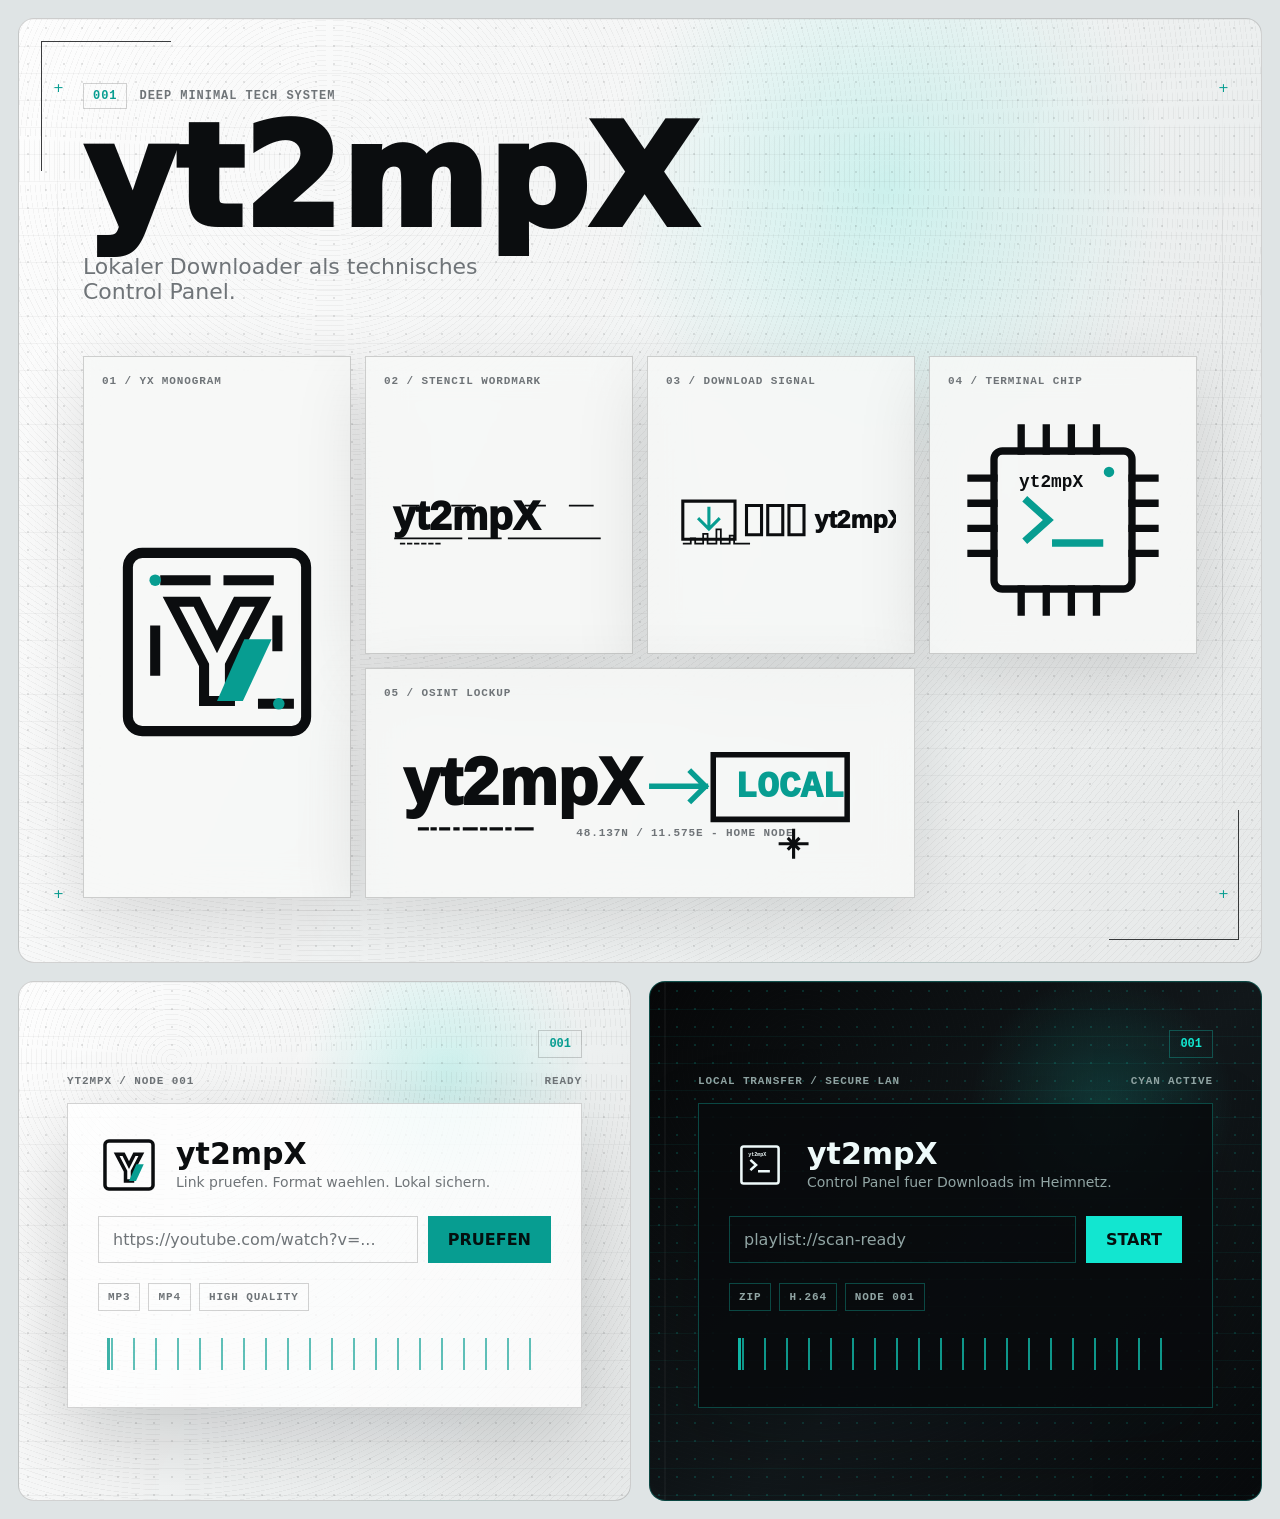
==== app/static/mockups.html @ 48541bb7 "Add history view and MP3 minimal quality option" ====
<!doctype html>
<html lang="de">
  <head>
    <meta charset="utf-8" />
    <meta name="viewport" content="width=device-width, initial-scale=1" />
    <title>yt2mpX Brand Mockups</title>
    <link rel="stylesheet" href="mockups.css" />
  </head>
  <body>
    <main class="mockup-page">
      <section class="hero theme-light-tech">
        <div class="hud-corner hud-corner-left"></div>
        <div class="hud-corner hud-corner-right"></div>
        <div class="scan-line scan-line-left"></div>
        <div class="scan-line scan-line-right"></div>

        <header class="brand-brief">
          <div class="brief-code">
            <span>001</span>
            <span>DEEP MINIMAL TECH SYSTEM</span>
          </div>
          <h1>yt2mpX</h1>
          <p>Lokaler Downloader als technisches Control Panel.</p>
        </header>

        <div class="logo-grid" aria-label="Logo-Varianten">
          <article class="logo-card logo-card-featured">
            <span class="card-index">01 / YX MONOGRAM</span>
            <svg class="logo logo-monogram" viewBox="0 0 160 160" role="img" aria-label="yt2mpX Monogram Logo">
              <rect x="18" y="18" width="124" height="124" rx="10"></rect>
              <path d="M48 52h18l14 28 14-28h18L89 96v25H71V96L48 52Z"></path>
              <path d="M99 78h19l-20 43H80l19-43Z" class="accent-fill"></path>
              <path d="M44 37h28M88 37h28M122 65v18M37 72v28M112 123h18"></path>
              <circle cx="37" cy="37" r="4" class="accent-fill"></circle>
              <circle cx="123" cy="123" r="4" class="accent-fill"></circle>
            </svg>
          </article>

          <article class="logo-card">
            <span class="card-index">02 / STENCIL WORDMARK</span>
            <svg class="logo logo-wordmark" viewBox="0 0 520 150" role="img" aria-label="yt2mpX Stencil Wordmark">
              <text x="20" y="98">yt2mpX</text>
              <path d="M25 116h150M192 116h72M282 116h206" class="rule"></path>
              <path d="M42 42h36M154 42h52M320 42h44M420 42h52" class="cut"></path>
              <path d="M38 128h8M54 128h8M70 128h8M86 128h8M102 128h8M118 128h8" class="barcode"></path>
            </svg>
          </article>

          <article class="logo-card">
            <span class="card-index">03 / DOWNLOAD SIGNAL</span>
            <svg class="logo logo-signal" viewBox="0 0 520 150" role="img" aria-label="yt2mpX Download Signal Logo">
              <path d="M38 32h118v86H38z"></path>
              <path d="M97 48v43M75 73l22 22 22-22" class="accent-stroke"></path>
              <path d="M182 42h34v66h-34zM230 42h34v66h-34zM278 42h34v66h-34z"></path>
              <text x="336" y="92">yt2mpX</text>
              <path d="M40 128h16v-12h10v12h18v-22h10v22h20v-32h10v32h20v-18h10v18h34" class="wave"></path>
            </svg>
          </article>

          <article class="logo-card">
            <span class="card-index">04 / TERMINAL CHIP</span>
            <svg class="logo logo-chip" viewBox="0 0 220 220" role="img" aria-label="yt2mpX Terminal Chip Logo">
              <rect x="44" y="44" width="132" height="132" rx="8"></rect>
              <path d="M22 70h22M22 94h22M22 118h22M22 142h22M176 70h22M176 94h22M176 118h22M176 142h22M70 22v22M94 22v22M118 22v22M142 22v22M70 176v22M94 176v22M118 176v22M142 176v22"></path>
              <path d="M76 92l20 18-20 18M103 132h42" class="accent-stroke"></path>
              <text x="68" y="78">yt2mpX</text>
              <circle cx="154" cy="64" r="5" class="accent-fill"></circle>
            </svg>
          </article>

          <article class="logo-card logo-card-wide">
            <span class="card-index">05 / OSINT LOCKUP</span>
            <svg class="logo logo-osint" viewBox="0 0 650 180" role="img" aria-label="yt2mpX OSINT Lockup Logo">
              <text x="24" y="98">yt2mpX</text>
              <path d="M418 34h170v82H418z"></path>
              <text x="446" y="88" class="osint">LOCAL</text>
              <path d="M340 74h68M408 74l-18-18M408 74l-18 18" class="accent-stroke"></path>
              <path d="M45 128h10M61 128h4M72 128h10M90 128h4M102 128h15M124 128h5M136 128h13M156 128h4M168 128h20" class="barcode"></path>
              <path d="M520 130v34M503 147h34M514 141l12 12M526 141l-12 12" class="target"></path>
              <text x="244" y="137" class="meta">48.137N / 11.575E - HOME NODE</text>
            </svg>
          </article>
        </div>
      </section>

      <section class="preview-row">
        <article class="app-preview theme-light-tech">
          <div class="preview-frame">
            <div class="mini-topline">
              <span>YT2MPX / NODE 001</span>
              <span>READY</span>
            </div>
            <div class="control-panel">
              <div class="control-brand">
                <svg viewBox="0 0 160 160" aria-hidden="true">
                  <rect x="18" y="18" width="124" height="124" rx="10"></rect>
                  <path d="M48 52h18l14 28 14-28h18L89 96v25H71V96L48 52Z"></path>
                  <path d="M99 78h19l-20 43H80l19-43Z"></path>
                </svg>
                <div>
                  <h2>yt2mpX</h2>
                  <p>Link pruefen. Format waehlen. Lokal sichern.</p>
                </div>
              </div>
              <div class="mock-url-row">
                <span>https://youtube.com/watch?v=...</span>
                <button>Pruefen</button>
              </div>
              <div class="mock-options">
                <span>MP3</span>
                <span>MP4</span>
                <span>HIGH QUALITY</span>
              </div>
              <div class="waveform" aria-hidden="true"></div>
            </div>
          </div>
        </article>

        <article class="app-preview theme-dark-tech">
          <div class="preview-frame">
            <div class="mini-topline">
              <span>LOCAL TRANSFER / SECURE LAN</span>
              <span>CYAN ACTIVE</span>
            </div>
            <div class="control-panel">
              <div class="control-brand">
                <svg viewBox="0 0 220 220" aria-hidden="true">
                  <rect x="44" y="44" width="132" height="132" rx="8"></rect>
                  <path d="M76 92l20 18-20 18M103 132h42"></path>
                  <text x="68" y="78">yt2mpX</text>
                </svg>
                <div>
                  <h2>yt2mpX</h2>
                  <p>Control Panel fuer Downloads im Heimnetz.</p>
                </div>
              </div>
              <div class="mock-url-row">
                <span>playlist://scan-ready</span>
                <button>Start</button>
              </div>
              <div class="mock-options">
                <span>ZIP</span>
                <span>H.264</span>
                <span>NODE 001</span>
              </div>
              <div class="waveform" aria-hidden="true"></div>
            </div>
          </div>
        </article>
      </section>
    </main>
  </body>
</html>
---- app/static/mockups.css ----
:root {
  color-scheme: light dark;
  --tech-ink: #0b0d0f;
  --tech-paper: #eef0f0;
  --tech-paper-soft: #f7f8f7;
  --tech-muted: #6f7478;
  --tech-line: rgba(11, 13, 15, 0.18);
  --tech-accent: #12e6d0;
  --tech-accent-dark: #079d91;
  --tech-dark: #080a0c;
  --tech-dark-panel: #101417;
  --tech-dark-line: rgba(18, 230, 208, 0.28);
}

* {
  box-sizing: border-box;
}

body {
  margin: 0;
  background: #dfe4e5;
  color: var(--tech-ink);
  font-family: Inter, ui-sans-serif, system-ui, -apple-system, BlinkMacSystemFont, "Segoe UI", sans-serif;
}

.mockup-page {
  display: grid;
  gap: 18px;
  min-height: 100vh;
  padding: 18px;
}

.theme-light-tech,
.theme-dark-tech {
  position: relative;
  isolation: isolate;
  overflow: hidden;
}

.theme-light-tech {
  --surface: rgba(247, 248, 247, 0.84);
  --surface-strong: rgba(255, 255, 255, 0.76);
  --text: var(--tech-ink);
  --muted: var(--tech-muted);
  --line: var(--tech-line);
  --accent: var(--tech-accent-dark);
  background:
    radial-gradient(circle at 70% 18%, rgba(18, 230, 208, 0.16), transparent 24%),
    linear-gradient(115deg, rgba(255, 255, 255, 0.88), rgba(229, 232, 232, 0.82)),
    repeating-linear-gradient(90deg, rgba(11, 13, 15, 0.032) 0 1px, transparent 1px 68px),
    var(--tech-paper);
}

.theme-dark-tech {
  --surface: rgba(16, 20, 23, 0.84);
  --surface-strong: rgba(8, 10, 12, 0.86);
  --text: #eefafa;
  --muted: #91a5a4;
  --line: var(--tech-dark-line);
  --accent: var(--tech-accent);
  background:
    radial-gradient(circle at 74% 24%, rgba(18, 230, 208, 0.16), transparent 22%),
    linear-gradient(135deg, #060708, #11171a 54%, #080a0c),
    repeating-linear-gradient(90deg, rgba(18, 230, 208, 0.08) 0 1px, transparent 1px 72px),
    var(--tech-dark);
  color: var(--text);
}

.theme-light-tech::before,
.theme-dark-tech::before {
  content: "";
  position: absolute;
  inset: 0;
  z-index: -2;
  opacity: 0.56;
  background-image:
    radial-gradient(circle, currentColor 0 1px, transparent 1.4px),
    repeating-linear-gradient(0deg, transparent 0 26px, color-mix(in srgb, var(--line), transparent 28%) 27px);
  background-size: 18px 18px, 100% 54px;
  color: var(--line);
}

.theme-light-tech::after,
.theme-dark-tech::after {
  content: "";
  position: absolute;
  inset: 0;
  z-index: -1;
  opacity: 0.24;
  background:
    linear-gradient(90deg, transparent 0 14px, rgba(255, 255, 255, 0.35) 15px, transparent 16px),
    repeating-radial-gradient(circle at 25% 15%, rgba(11, 13, 15, 0.18) 0 0.6px, transparent 0.8px 5px);
  mix-blend-mode: multiply;
}

.theme-dark-tech::after {
  opacity: 0.2;
  mix-blend-mode: screen;
}

.hero {
  min-height: calc(100vh - 36px);
  border: 1px solid var(--line);
  border-radius: 16px;
  padding: clamp(28px, 5vw, 72px);
}

.hud-corner,
.scan-line {
  position: absolute;
  pointer-events: none;
}

.hud-corner {
  width: 130px;
  height: 130px;
  border-color: var(--line);
  opacity: 0.8;
}

.hud-corner-left {
  top: 22px;
  left: 22px;
  border-top: 1px solid;
  border-left: 1px solid;
}

.hud-corner-right {
  right: 22px;
  bottom: 22px;
  border-right: 1px solid;
  border-bottom: 1px solid;
}

.scan-line {
  top: 76px;
  bottom: 76px;
  width: 1px;
  background: linear-gradient(transparent, var(--line), transparent);
}

.scan-line::before,
.scan-line::after {
  content: "+";
  position: absolute;
  left: -4px;
  color: var(--accent);
  font-size: 13px;
  line-height: 1;
}

.scan-line::before {
  top: -14px;
}

.scan-line::after {
  bottom: -14px;
}

.scan-line-left {
  left: 38px;
}

.scan-line-right {
  right: 38px;
}

.brand-brief {
  max-width: 780px;
  margin-bottom: clamp(26px, 5vw, 52px);
}

.brief-code,
.card-index,
.mini-topline,
.mock-options,
.logo-osint .meta {
  font-family: "SFMono-Regular", Consolas, "Liberation Mono", monospace;
  letter-spacing: 0.08em;
  text-transform: uppercase;
}

.brief-code {
  display: flex;
  flex-wrap: wrap;
  gap: 12px;
  align-items: center;
  margin-bottom: 12px;
  color: var(--muted);
  font-size: 12px;
  font-weight: 700;
}

.brief-code span:first-child {
  border: 1px solid var(--line);
  padding: 5px 9px;
  color: var(--accent);
}

h1,
h2,
p {
  margin: 0;
}

.brand-brief h1 {
  color: var(--text);
  font-size: clamp(52px, 11vw, 148px);
  line-height: 0.82;
  font-weight: 950;
  text-transform: none;
}

.brand-brief p {
  max-width: 440px;
  margin-top: 18px;
  color: var(--muted);
  font-size: clamp(16px, 2vw, 22px);
}

.logo-grid {
  display: grid;
  grid-template-columns: repeat(4, minmax(0, 1fr));
  gap: 14px;
}

.logo-card {
  display: grid;
  grid-template-rows: auto minmax(0, 1fr);
  min-height: 230px;
  gap: 18px;
  border: 1px solid var(--line);
  background: var(--surface);
  padding: 18px;
  box-shadow: 0 24px 70px rgba(8, 10, 12, 0.12);
  backdrop-filter: blur(18px);
}

.logo-card-featured {
  grid-row: span 2;
  min-height: 474px;
}

.logo-card-wide {
  grid-column: span 2;
}

.card-index {
  color: var(--muted);
  font-size: 11px;
  font-weight: 800;
}

.logo {
  display: block;
  width: 100%;
  max-height: 310px;
  align-self: center;
  justify-self: center;
}

.logo rect,
.logo path,
.logo circle {
  fill: none;
  stroke: var(--text);
  stroke-linecap: square;
  stroke-linejoin: miter;
  stroke-width: 7;
}

.logo text {
  fill: var(--text);
  font-family: Impact, "Arial Black", Haettenschweiler, sans-serif;
  font-size: 76px;
  font-weight: 950;
}

.logo .accent-fill,
.control-brand svg path:last-child {
  fill: var(--accent);
  stroke: none;
}

.logo .accent-stroke,
.control-brand svg path {
  stroke: var(--accent);
}

.logo .rule,
.logo .cut,
.logo .barcode,
.logo .wave,
.logo .target {
  stroke-width: 4;
}

.logo-wordmark text {
  font-size: 92px;
}

.logo-monogram {
  max-width: 300px;
}

.logo-wordmark,
.logo-signal,
.logo-osint {
  max-height: 180px;
}

.logo-signal text {
  font-size: 56px;
}

.logo-chip text {
  font-family: "SFMono-Regular", Consolas, "Liberation Mono", monospace;
  font-size: 17px;
  font-weight: 800;
}

.logo-osint text {
  font-size: 84px;
}

.logo-osint .osint {
  fill: var(--accent);
  font-size: 46px;
  font-family: "SFMono-Regular", Consolas, "Liberation Mono", monospace;
}

.logo-osint .meta {
  fill: var(--muted);
  font-size: 14px;
  font-weight: 700;
}

.preview-row {
  display: grid;
  grid-template-columns: repeat(2, minmax(0, 1fr));
  gap: 18px;
}

.app-preview {
  min-height: 520px;
  border: 1px solid var(--line);
  border-radius: 16px;
  padding: clamp(20px, 4vw, 48px);
}

.preview-frame {
  position: relative;
  display: grid;
  align-content: center;
  min-height: 100%;
}

.preview-frame::before {
  content: "001";
  position: absolute;
  top: 0;
  right: 0;
  border: 1px solid var(--line);
  color: var(--accent);
  padding: 6px 10px;
  font-family: "SFMono-Regular", Consolas, "Liberation Mono", monospace;
  font-size: 12px;
  font-weight: 800;
}

.mini-topline {
  display: flex;
  justify-content: space-between;
  gap: 16px;
  margin-bottom: 16px;
  color: var(--muted);
  font-size: 11px;
  font-weight: 800;
}

.control-panel {
  display: grid;
  gap: 20px;
  border: 1px solid var(--line);
  background: var(--surface-strong);
  padding: clamp(18px, 3vw, 30px);
  box-shadow: 0 30px 80px rgba(8, 10, 12, 0.18);
}

.control-brand {
  display: flex;
  gap: 16px;
  align-items: center;
}

.control-brand svg {
  width: 62px;
  height: 62px;
  flex: 0 0 auto;
}

.control-brand svg rect,
.control-brand svg path {
  fill: none;
  stroke: var(--text);
  stroke-width: 9;
}

.control-brand svg text {
  fill: var(--text);
  font-family: "SFMono-Regular", Consolas, "Liberation Mono", monospace;
  font-size: 18px;
  font-weight: 800;
}

.control-brand h2 {
  color: var(--text);
  font-size: 30px;
  line-height: 1;
}

.control-brand p {
  margin-top: 5px;
  color: var(--muted);
  font-size: 14px;
}

.mock-url-row {
  display: grid;
  grid-template-columns: minmax(0, 1fr) auto;
  gap: 10px;
}

.mock-url-row span {
  min-width: 0;
  overflow: hidden;
  border: 1px solid var(--line);
  color: var(--muted);
  padding: 13px 14px;
  text-overflow: ellipsis;
  white-space: nowrap;
}

.mock-url-row button {
  border: 0;
  background: var(--accent);
  color: #04100f;
  padding: 0 20px;
  font: inherit;
  font-weight: 900;
  text-transform: uppercase;
}

.mock-options {
  display: flex;
  flex-wrap: wrap;
  gap: 8px;
  color: var(--muted);
  font-size: 11px;
  font-weight: 800;
}

.mock-options span {
  border: 1px solid var(--line);
  padding: 7px 9px;
}

.waveform {
  height: 46px;
  background:
    linear-gradient(90deg, transparent 0 2%, var(--accent) 2% 2.7%, transparent 2.7% 4.5%),
    repeating-linear-gradient(90deg, transparent 0 13px, color-mix(in srgb, var(--accent), transparent 18%) 13px 15px, transparent 15px 22px);
  mask-image: linear-gradient(0deg, transparent 0 16%, #000 16% 84%, transparent 84%);
  opacity: 0.78;
}

@media (max-width: 980px) {
  .logo-grid,
  .preview-row {
    grid-template-columns: 1fr;
  }

  .logo-card-featured,
  .logo-card-wide {
    grid-column: auto;
    grid-row: auto;
    min-height: 250px;
  }

  .scan-line-right {
    display: none;
  }
}

@media (max-width: 560px) {
  .mockup-page {
    padding: 10px;
  }

  .hero,
  .app-preview {
    border-radius: 10px;
    padding: 22px;
  }

  .scan-line-left {
    left: 18px;
  }

  .hud-corner {
    width: 72px;
    height: 72px;
  }

  .brand-brief {
    padding-left: 18px;
  }

  .brand-brief h1 {
    font-size: clamp(48px, 18vw, 78px);
  }

  .logo-card {
    min-height: 210px;
    padding: 14px;
  }

  .mock-url-row {
    grid-template-columns: 1fr;
  }

  .mock-url-row button {
    min-height: 46px;
  }

  .mini-topline {
    display: grid;
  }
}
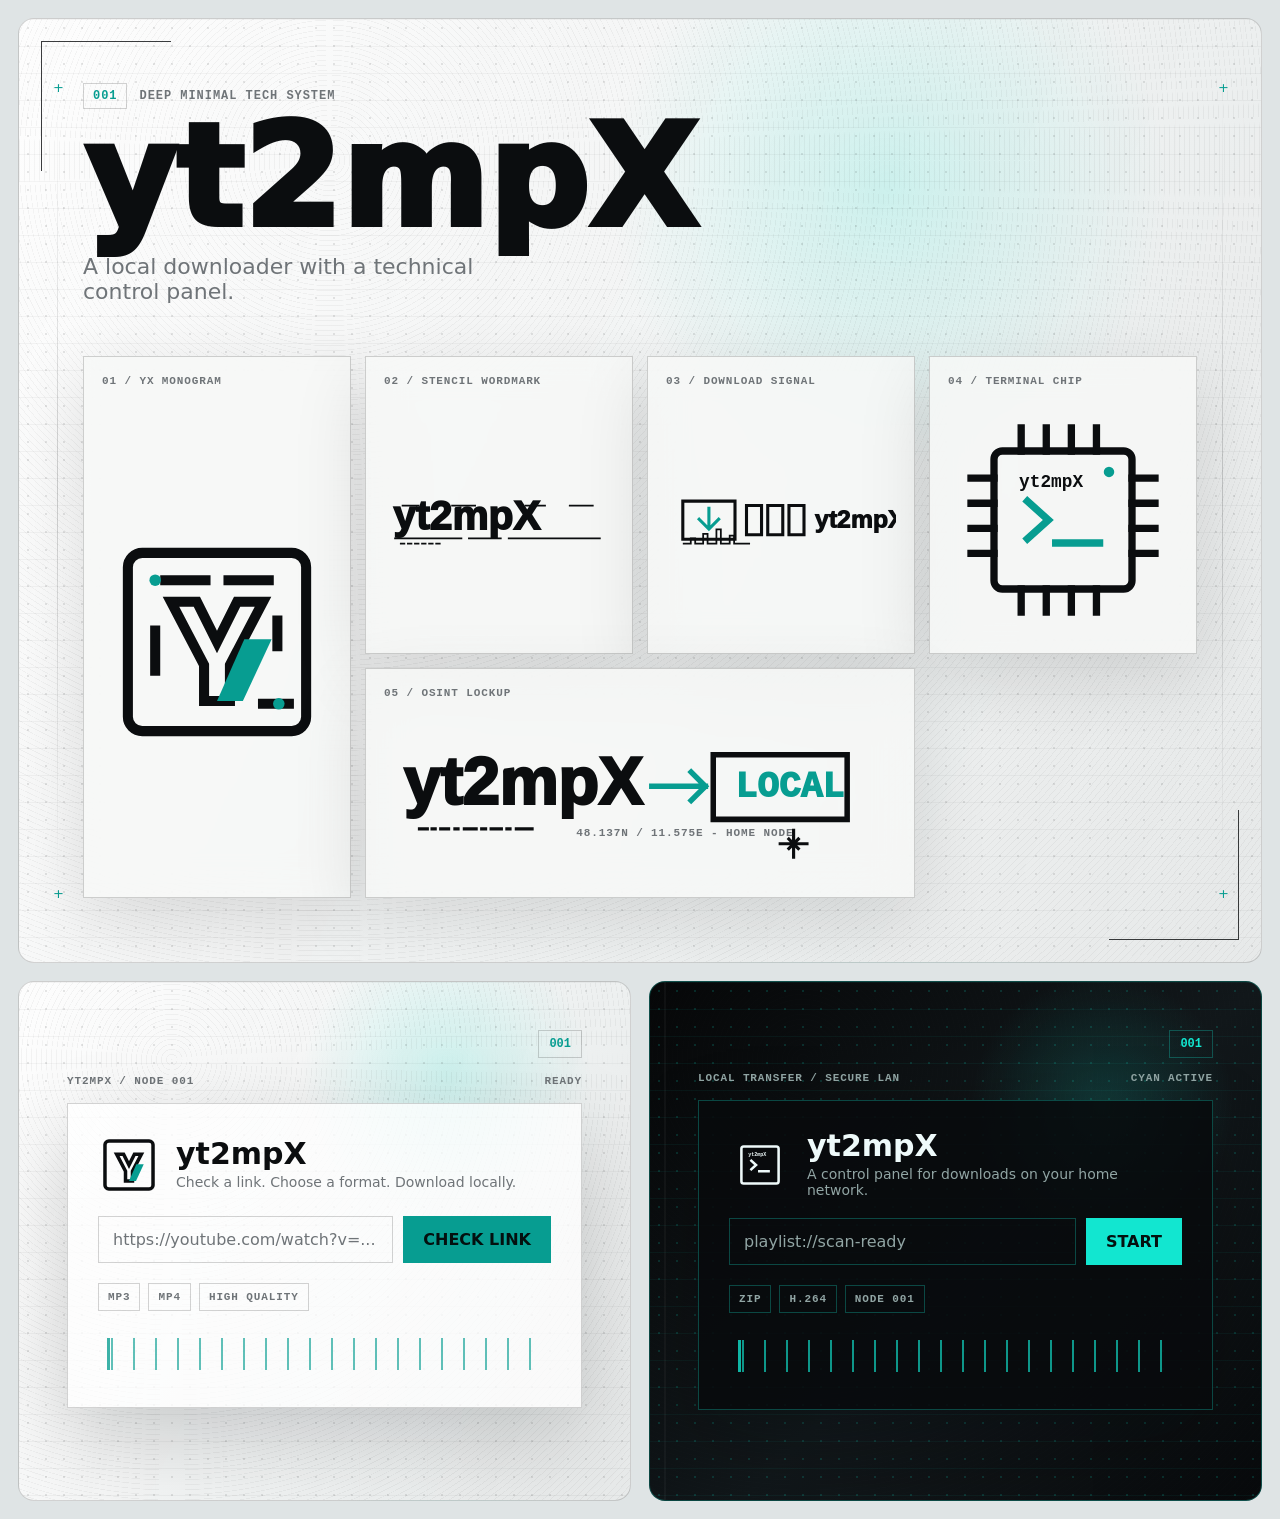
==== commit d2cbeacc: "Translate UI and README to English" ====
--- a/app/static/mockups.html
+++ b/app/static/mockups.html
@@ -1,5 +1,5 @@
 <!doctype html>
-<html lang="de">
+<html lang="en">
   <head>
     <meta charset="utf-8" />
     <meta name="viewport" content="width=device-width, initial-scale=1" />
@@ -20,10 +20,10 @@
             <span>DEEP MINIMAL TECH SYSTEM</span>
           </div>
           <h1>yt2mpX</h1>
-          <p>Lokaler Downloader als technisches Control Panel.</p>
+          <p>A local downloader with a technical control panel.</p>
         </header>
 
-        <div class="logo-grid" aria-label="Logo-Varianten">
+        <div class="logo-grid" aria-label="Logo variations">
           <article class="logo-card logo-card-featured">
             <span class="card-index">01 / YX MONOGRAM</span>
             <svg class="logo logo-monogram" viewBox="0 0 160 160" role="img" aria-label="yt2mpX Monogram Logo">
@@ -99,12 +99,12 @@
                 </svg>
                 <div>
                   <h2>yt2mpX</h2>
-                  <p>Link pruefen. Format waehlen. Lokal sichern.</p>
+                  <p>Check a link. Choose a format. Download locally.</p>
                 </div>
               </div>
               <div class="mock-url-row">
                 <span>https://youtube.com/watch?v=...</span>
-                <button>Pruefen</button>
+                <button>Check link</button>
               </div>
               <div class="mock-options">
                 <span>MP3</span>
@@ -131,7 +131,7 @@
                 </svg>
                 <div>
                   <h2>yt2mpX</h2>
-                  <p>Control Panel fuer Downloads im Heimnetz.</p>
+                  <p>A control panel for downloads on your home network.</p>
                 </div>
               </div>
               <div class="mock-url-row">
